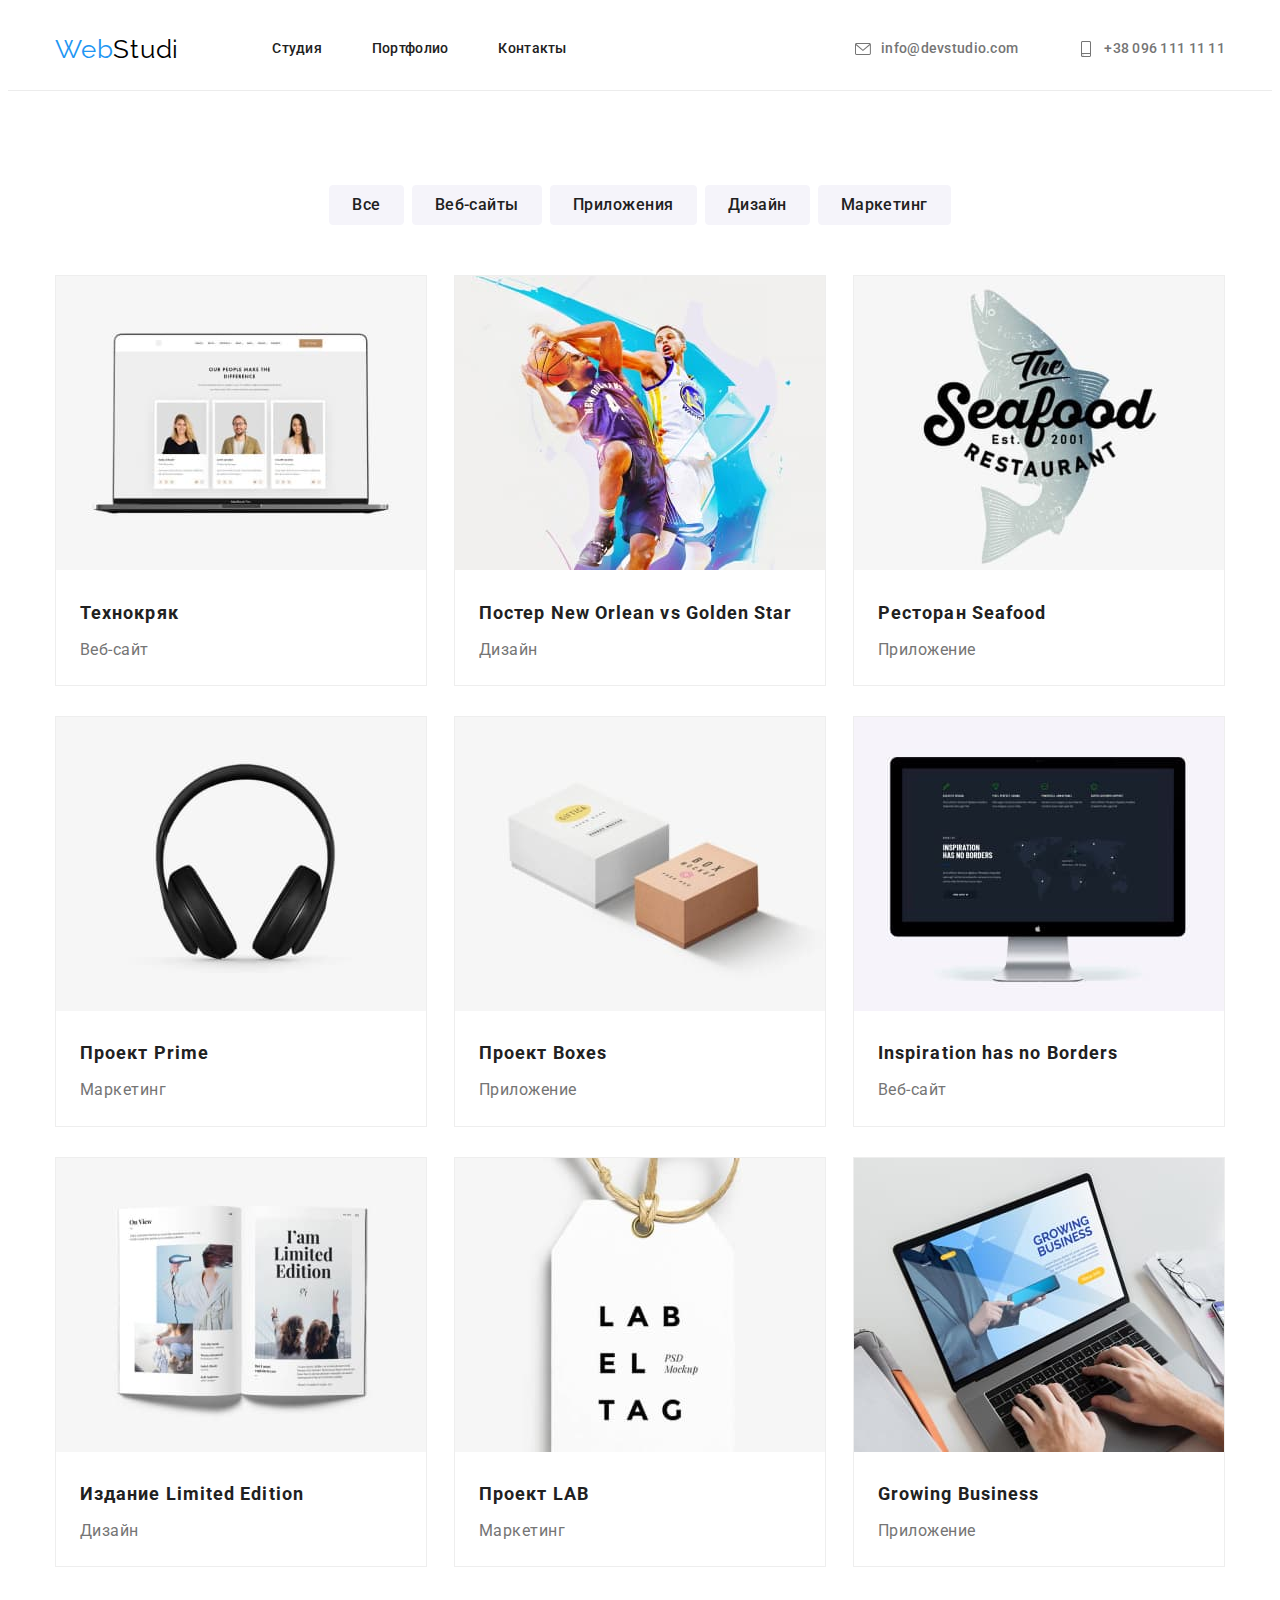
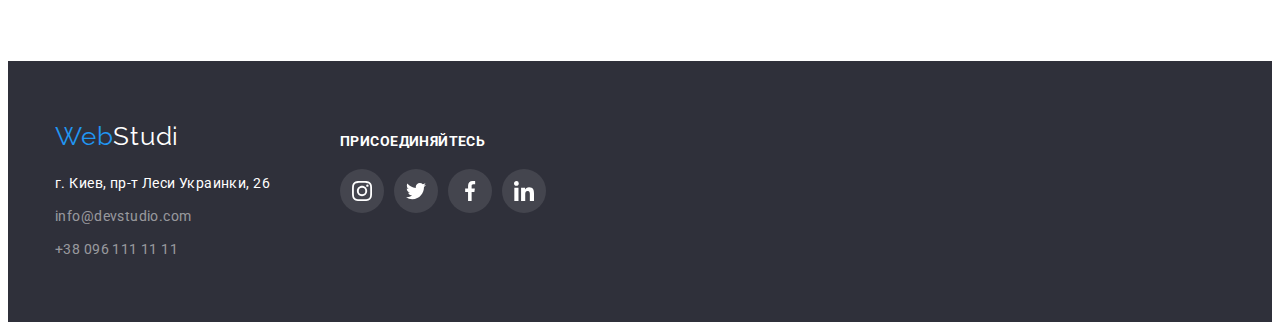
==== portfolio.html @ b34db995 "Клонував репозиторій" ====
<!DOCTYPE html>
<html lang="ru">
  <head>
    <meta charset="UTF-8" />
    <meta http-equiv="X-UA-Compatible" content="IE=edge" />
    <meta name="viewport" content="width=device-width, initial-scale=1.0" />
    <title>Portfolio</title>
    <link
    rel="stylesheet"
    href="https://cdnjs.cloudflare.com/ajax/libs/modern-normalize/1.1.0/modern-normalize.min.css"
    integrity="sha512-wpPYUAdjBVSE4KJnH1VR1HeZfpl1ub8YT/NKx4PuQ5NmX2tKuGu6U/JRp5y+Y8XG2tV+wKQpNHVUX03MfMFn9Q=="
    crossorigin="anonymous"
    referrerpolicy="no-referrer"
  />
    <link rel="preconnect" href="https://fonts.googleapis.com" />
    <link rel="preconnect" href="https://fonts.gstatic.com" crossorigin />
    <link
      href="https://fonts.googleapis.com/css2?family=Raleway:wght@700&family=Roboto:wght@400;500;700;900&display=swap"
      rel="stylesheet"
    />
    <link rel="stylesheet" href="css/style.css" />
  </head>
  <body>
<!-- Шапка -->
<header class="header-page">
  <div class="container flex-box">
    <div class="header-left">
      <!-- Логотип -->
      <a class="logo" href="./index.html">
        <span class="logo-first-half">Web</span
        ><span class="logo-secondary-half">Studi</span></a
      >
      <!-- Навігація -->
      <nav>
        <ul class="nav-list">
          <li class="margin-on-header">
            <a class="link" href="./index.html">Студия</a></li>
          <li class="margin-on-header">
            <a class="link" href="./portfolio.html">Портфолио</a>
          </li>
          <li>
            <a class="link" href="#">Контакты</a></li>
        </ul>
      </nav>
    </div>
    <!-- Особисті дані -->
    <div class="header-right">
      <ul class="data-list">
        <li class="margin-on-header">
          <a class="link" href="mailto:info@devstudio.com">
            <svg class="link-mail">
              <use href="./images/icons/sprite.svg#icon-mail"></use>
            </svg>
            info@devstudio.com
          </a>
        </li>
        <li>
          <a class="link" href="tel:+380961111111">
            <svg class="link-tel">
              <use href="./images/icons/sprite.svg#icon-tel"></use>
            </svg>
            +38 096 111 11 11
          </a>
        </li>
      </ul>
    </div>
  </div>
</header>
    <!-- Унікальний контент -->
    <main>
      <!-- Секція наші пропозиції -->
      <section class="our-orders container-default-padding">
          <div class="container">
          <h1 hidden class="visually-hidden">Нашы предложения</h1>
          <ul class="buttons">
            <li class="button-margin-on">
              <button class="button-filter" type="button">Все</button>
            </li>
            <li class="button-margin-on">
              <button class="button-filter" type="button">Веб-сайты</button>
            </li>
            <li class="button-margin-on">
              <button class="button-filter" type="button">Приложения</button>
            </li>
            <li class="button-margin-on">
              <button class="button-filter" type="button">Дизайн</button>
            </li>
            <li>
              <button class="button-filter" type="button">Маркетинг</button>
            </li>
          </ul>
          <!-- Фото наших пропозицій -->
          <ul class="portfolio-ul flex-box">
            <li class="portfolio-list margin-portfolio-list">
              <a class="portfolio-list-link" href="#">
                <div class="link-hover link-focus">
                  <img
                    src="./images/photo-portfolio/photo-technocrack.jpg"
                    alt="фото ноутбука из изображением сайта"
                  />
                  <div class="decorate-list">
                    <h2 class="title-portfolio">Технокряк</h2>
                    <p class="text-portfolio">Веб-сайт</p>
                  </div>
                </div>
              </a>
            </li>
            <li class="portfolio-list margin-portfolio-list">
              <a class="portfolio-list-link" href="#">
                <div class="link-hover link-focus">
                  <img
                    src="./images/photo-portfolio/photo-poster.jpg"
                    width="370"
                    alt="постер матча баскетбола"
                  />
                  <div class="decorate-list">
                    <h2 class="title-portfolio">Постер New Orlean vs Golden Star</h2>
                    <p class="text-portfolio">Дизайн</p>
                  </div>
                </div>
              </a>
            </li>
            <li class="portfolio-list margin-portfolio-list">
              <a class="portfolio-list-link" href="#">
                <div class="link-hover link-focus">
                  <img
                    src="./images/photo-portfolio/photo-restaurant-seafood.jpg"
                    width="370"
                    alt="лого ресторана"
                  />
                  <div class="decorate-list">
                    <h2 class="title-portfolio">Ресторан Seafood</h2>
                    <p class="text-portfolio">Приложение</p>
                  </div>
                </div>
              </a>
            </li>
            <li class="portfolio-list margin-portfolio-list">
              <a class="portfolio-list-link" href="#">
                <div class="link-hover link-focus">
                  <img
                    src="./images/photo-portfolio/photo-project-prime.jpg"
                    width="370"
                    alt="фото чёрные беспроводные наушники"
                  />
                  <div class="decorate-list">
                    <h2 class="title-portfolio">Проект Prime</h2>
                    <p class="text-portfolio">Маркетинг</p>
                  </div>
                </div>
              </a>
            </li>
            <li class="portfolio-list margin-portfolio-list">
              <a class="portfolio-list-link" href="#">
                <div class="link-hover link-focus">
                  <img
                    src="./images/photo-portfolio/photo-project-boxes.jpg"
                    width="370"
                    alt="фото две коробки"
                  />
                  <div class="decorate-list">
                    <h2 class="title-portfolio">Проект Boxes</h2>
                    <p class="text-portfolio">Приложение</p>
                  </div>
                </div>
              </a>
            </li>
            <li class="portfolio-list margin-portfolio-list">
              <a class="portfolio-list-link" href="#">
                <div class="link-hover link-focus">
                  <img
                    src="./images/photo-portfolio/photo-inspiration-borders.jpg"
                    width="370"
                    alt="фото монитора ком'ютера с изображением сайта"
                  />
                  <div class="decorate-list">
                    <h2 class="title-portfolio">Inspiration has no Borders</h2>
                    <p class="text-portfolio">Веб-сайт</p>
                  </div>
                </div>
              </a>
            </li>
            <li class="portfolio-list">
              <a class="portfolio-list-link" href="#">
                <div class="link-hover link-focus">
                  <img
                    src="./images/photo-portfolio/photo-limeted-edition.jpg"
                    width="370"
                    alt="фото книги"
                  />
                  <div class="decorate-list">
                    <h2 class="title-portfolio">Издание Limited Edition</h2>
                    <p class="text-portfolio">Дизайн</p>
                  </div>
                </div>
              </a>
            </li>
            <li class="portfolio-list">
              <a class="portfolio-list-link" href="#">
                <div class="link-hover link-focus">
                  <img
                    src="./images/photo-portfolio/photo-project-lab.jpg"
                    width="370"
                    alt="фото бирки"
                  />
                  <div class="decorate-list">
                    <h2 class="title-portfolio">Проект LAB</h2>
                    <p class="text-portfolio">Маркетинг</p>
                  </div>
                </div>
              </a>
            </li>
            <li class="portfolio-list">
              <a class="portfolio-list-link" href="#">
                <div class="link-hover link-focus">
                  <img
                    src="./images/photo-portfolio/photo-growing-business.jpg"
                    width="370"
                    alt="фото ноутбука с изображением сайта"
                  />
                  <div class="decorate-list">
                    <h2 class="title-portfolio">Growing Business</h2>
                    <p class="text-portfolio">Приложение</p>
                  </div>
                </div>
              </a>
            </li>
          </ul>
        </section>
      </div>
    </main>
    <!-- Підвал -->
    <footer class="footer-page flex-box">
      <div class="container flex-box">
        <div>
          <!-- Логотип -->
          <a class="logo" href="./index.html"
            ><span class="logo-first-half">Web</span
            ><span class="logo-secondary-half">Studi</span></a
          >
          <!-- Адрес -->
          <address class="footer-address">
            <p class="text-address margin-on-footer">
              г. Киев, пр-т Леси Украинки, 26
            </p>
            <a
              class="link-address margin-on-footer"
              href="mailto:info@devstudio.com"
              >info@devstudio.com</a
            >
            <a class="link-address" href="tel:+380961111111"
              >+38 096 111 11 11</a
            >
          </address>
        </div>
        <section class="footer-join">
          <h2 class="footer-title">присоединяйтесь</h2>
          <ul class="footer-flex-links">
            <li>
              <a class="footer-link" href="#">
                <svg class="footer-link-icon">
                  <use href="images/icons/sprite.svg#icon-instagram"></use>
                </svg>
              </a>
            </li>
            <li>
              <a class="footer-link" href="#">
                <svg class="footer-link-icon">
                  <use href="images/icons/sprite.svg#icon-twitter"></use>
                </svg>
              </a>
            </li>
            <li>
              <a class="footer-link" href="#">
                <svg class="footer-link-icon">
                  <use href="images/icons/sprite.svg#icon-facebook"></use>
                </svg>
              </a>
            </li>
            <li>
              <a class="footer-link" href="#">
                <svg class="footer-link-icon">
                  <use href="images/icons/sprite.svg#icon-linkedin"></use>
                </svg>
              </a>
            </li>
          </ul>
        </section>
      </div>
    </footer>
  </body>
</html>
---- css/style.css ----
/* Шрифти
@font-face {
    font-family: 'Raleway';
    src: local('Raleway') 
        url('Raleway-Bold.woff2') format('woff2'),
        url('Raleway-Bold.woff') format('woff'),
        url('Raleway-Bold.ttf') format('truetype'),
        url('Raleway-Bold.svg#Raleway-Bold') format('svg');
    font-weight: 700;
    font-style: normal;
    font-display: swap;
}

@font-face {
    font-family: 'Roboto';
    src: local('Roboto') 
        url('Roboto-Bold.woff2') format('woff2'),
        url('Roboto-Bold.woff') format('woff'),
        url('Roboto-Bold.ttf') format('truetype'),
        url('Roboto-Bold.svg#Roboto-Bold') format('svg');
    font-weight: 700;
    font-style: normal;
    font-display: swap;
}

@font-face {
    font-family: 'Roboto';
    src: local('Roboto') 
        url('Roboto-Regular.woff2') format('woff2'),
        url('Roboto-Regular.woff') format('woff'),
        url('Roboto-Regular.ttf') format('truetype'),
        url('Roboto-Regular.svg#Roboto-Regular') format('svg');
    font-weight: 400;
    font-style: normal;
    font-display: swap;
}

@font-face {
    font-family: 'Roboto';
    src: local('Roboto') 
        url('Roboto-Medium.woff2') format('woff2'),
        url('Roboto-Medium.woff') format('woff'),
        url('Roboto-Medium.ttf') format('truetype'),
        url('Roboto-Medium.svg#Roboto-Medium') format('svg');
    font-weight: 500;
    font-style: normal;
    font-display: swap;
} */
/* Загальне забирання марджинів */

h1,h2,h3,h4,h5,h6,p,ul {
    margin: 0;
    padding: 0;
}

/* Normalize */
*,
*::before,
*::after {
    box-sizing: border-box;
}
.margin-on-header {
    margin-right: 50px;
}
.margin-on-list {
    margin-right: 30px;
}
/* Змінні */
:root {
    --color-primary: #212121;
    --color-secondary: #757575;
    --color-third: #000000;
    --color-accent: #2196F3;
    --color-other: #ffffff;
    --color-alfa: #ffffff85;
    --color-border: #eeeeee;
    --color-always-clients: #afb1b8;
    --color-fill-footer: rgba(255, 255, 255, 0.1);
    
    --color-background-primary: #e5e5e5;
    --color-background-secondary: #2f303a;
    --color-background-third: #f5f4fa;
    --color-background-accent: #2196f3;
    --color-background-other: #ffffff;
    --color-background-ground: #ececec;
    

    --font-family-primary: 'Roboto', sans-serif;
    --font-family-secondary: 'Raleway', sans-serif;
}

/* Заховані заголовки */
/* .visually-hidden {
    position: absolute !important;
    width: 1px !important;
    height: 1px !important;
    margin: -1px !important;
    border: 0 !important;
    padding: 0 !important;
    white-space: nowrap !important;
    clip-path: inset(100%) !important;
    clip: rect(0 0 0 0) !important;
    overflow: hidden !important;
} */

/* Контейнер */
.container {
    width: 1200px;
    margin: 0 auto;
    padding: 0 15px;
}  

.container-details {
    padding: 200px 0;
}
.container-default-padding {
    padding: 94px 0;
}
.flex-box {
    display: flex;
}

/* Властивості на все тіло */
body {
    color: var(--color-primary);
    font-family: var(--font-family-primary);
    font-size: 16px;
    line-height: 1.17;
}

/* Відключення стилю лішок */
li {
    list-style-type: none;
}

/* Відключення стилю посилань */
a {
    text-decoration: none;
}

/* Лого */
.logo {
    font-family: var(--font-family-secondary);
    font-size: 26px;
    line-height: 1.19;
    letter-spacing: 0.03em;
}

/* Хедер */
.header-page {
    background-color: var(--color-background-other);
    border-bottom: 1px solid var(--color-background-ground);
}
.header-page .flex-box {
    justify-content: space-between;
}
.header-left .nav-list,
.header-left, .data-list,
.data-list .link {
    display: flex;
    align-items: center;
}
.header-left, .header-right {
    margin-top: 25px;
    margin-bottom: 25px;
}
 
/* Лого хедер */
.header-page .logo-first-half {
    color: var(--color-accent);
}
.header-page .logo-secondary-half {
    color: var(--color-third);
}
.header-page .logo {
    margin-right: 93px;
}

/* Навігація та особисті дані*/
.nav-list,
.data-list {
    font-weight: 500;
    font-size: 14px;
    line-height: 1.14;
    letter-spacing: 0.02em;
}

/* Лише навігація */
.nav-list .link {
    color: var(--color-primary);  
    padding: 8px 0;
    
} 

/* Ховер, фокус */
.nav-list .link:hover,
.nav-list .link:focus {
    color: var(--color-accent);
}

/* Лише особисті дані */
.data-list .link{
    color: var(--color-secondary);
    padding: 8px 0;
}

/* Ховер, фокус */
.data-list .link:hover,
.data-list .link:focus{
    color: var(--color-accent);
}
.link-mail,
.link-tel {
    width: 1rem;
    height: 1rem;
    margin: 0 0.625rem;
    fill: var(--color-secondary);
}
.data-list .link:hover .link-mail,
.data-list .link:hover .link-tel,
.data-list .link:focus .link-mail,
.data-list .link:focus .link-tel {
    fill: var(--color-accent);
}

/* Мейн */
main {
    background-color: var(--color-background-other);
}

/* Заголовки Головна сторінка  */
.title-main {
    font-weight: 700;
    font-size: 36px;
    line-height: 1.17;
    text-align: center;
    letter-spacing: 0.03em;
}

/* Герой */
.hero {
    background-image: url('../images/photo-main/section-hero/hero-bg.jpg');
    background-color: var(--color-background-secondary);
    background-repeat: no-repeat;
    background-position: center;
    background-size: cover;
    max-width: 1600px;
    margin: 0 auto;
    box-shadow: 0px 4px 4px rgba(0, 0, 0, 0.25);
    /* height: 600px; */
    /* background-color: rgba(47, 48, 58, 1); */
}
.hero-title {
    color: var(--color-other);
    font-weight: 900;
    font-size: 44px;
    line-height: 1.36;
    text-align: center;
    text-transform: uppercase;
    letter-spacing: 0.06em;
    width: 696px;
    margin: 0 auto;
    /* padding-top: 200px; */
    margin-bottom: 30px;
}
.hero-button {
    color: var(--color-other);
    background-color: var(--color-background-accent);
    font-weight: 700;
    font-size: 16px;
    line-height: 1.88;
    letter-spacing: 0.06em;
    cursor: pointer;
    margin: 0 auto;
    padding: 10px 32px;
    border-radius: 4px;
    border: var(--color-accent);
    
}

/* Ховер */
.hero-button:hover {
   background-color: #2196f399 ; 
   /*  opacity: 0.8; */
}

   

/* Наші переваги */
.subtitle {
    font-weight: 700;
    font-size: 14px;
    line-height: 1.14;
    letter-spacing: 0.03em;
    text-transform: uppercase;
    margin-bottom: 10px;
}
.subtitle-text {
    color: var(--color-secondary);
    font-weight: 400;
    font-size: 14px;
    line-height: 1.71;
    letter-spacing: 0.03em;
}
.list-benefits {
    justify-content: space-between;
}
/* Чим ми займаємось */
.what-we-do {
    padding-bottom: 94px;
}
.what-we-do .flex-box{
    justify-content: space-between;
}
.what-we-do .title-main {
    margin-bottom: 50px;
}
.width-list {
    width: 270px;
}
/* Айкони для переваг */
.icons-our-benefits {
    display: flex;
    justify-content: center;
    align-items: center;
    width: 270px;
    height: 120px;
    background-color: var(--color-background-third);
    margin-bottom: 30px;
    /* padding: 25px 100px;
    margin-bottom: 30px; */
    /* width: 16.875rem;
    height: 7.5rem; */
}
.icon-benefits {
    width: 4.375rem;
    height: 4.375rem;
    /* margin: auto 0; */
    /* display: flex; */
    /* flex-direction: column; */
    /* padding: 5px 10px; */
    /* margin: 0 auto;
    margin: 25px 0px; */
    /* text-align: center; */
    /* justify-content: center; */
}
/* .flex-icon-benefits {
    flex-direction: column;
} */

/* Наша команда */
.section-our-team {
    background-color: var(--color-background-third);
}
/* .container-our-team {
    width: 1200px;
    margin: 0 auto;
} */
.title-name {
    font-weight: 500;
    font-size: 16px;
    line-height: 1.19;
    text-align: center;
    letter-spacing: 0.03em;
    margin-bottom: 10px;
}
.text-employment {
    color: var(--color-secondary);
    font-weight: 400;
    font-size: 16px;
    line-height: 1.19;
    text-align: center;
    letter-spacing: 0.03em;
}
.section-our-team .title-main {
    margin-bottom: 50px;
}
.section-our-team .flex-box{
    justify-content: space-between;
}
.our-team-box {
    background-color: var(--color-background-other);
    border-bottom-left-radius: 4px;
    border-bottom-right-radius: 4px;
    box-shadow: 0px 1px 3px var(--color-secondary);
    /* border-left: solid var(--color-secondary) 1px;
    border-right: solid var(--color-secondary) 1px; */
}
.our-team-decorate {
    padding: 30px 0;
}
.flex-box-icons {
    display: flex;
    justify-content: center;
}
.our-team-icon {
    margin-top: 16px;
}
.our-team-list {
    /* width: 44px;
    height: 44px; */
    margin: 0 5px;
}
.our-team-links {
    display: flex;
    width: 100%;
    height: 100%;
    padding: 12px;
    /* border: 1px solid var(--color-other); */
    border-radius: 100%;
    background-color: var(--color-background-other);
}

.our-team-link-icons {
    /* display: flex; */
    width: 20px;
    height: 20px;
    fill: var(--color-always-clients);
    /* justify-content: center;
    align-items: center; */
    /* align-items: center; */
    /* border: 1px solid var(--color-accent);
    border-radius: 50px; */
    /* margin: 5px;
    margin-top: 16px; */
}

/* .our-team-links:hover,
.our-team-links:focus{
    background-color: var(--color-background-accent);
} */

.our-team-links:hover .our-team-link-icons,
.our-team-links:focus .our-team-link-icons,
.our-team-links:hover,.our-team-links:focus {
    fill: var(--color-background-other);
    background-color: var(--color-background-accent);
}

/* Постійні клієнти */
.title-main.always-clients {
    margin-bottom: 50px;
}
.always-clients-list {
    margin: 0 15px;
}
.icon-clients {
    justify-content: center;
}
/* .always-client-box { */
    /* display: flex; */
    /* justify-content: center; */
    /* width: 170px;
    height: 92px; */
    /* padding: 16px 32px; */
    /* margin: 50px 15px; */
    /* border: 1px solid var(--color-always-clients); */
    /* border-radius: 4px; */
/* } */
.link-clients-box {
    display: flex;
    padding: 16px 32px;
    border: 1px solid var(--color-always-clients);
    border-radius: 4px;
}
.icon-always-client {
    /* justify-content: center; */
    /* padding: 16px 32px;
    border: 1px solid var(--color-always-clients);
    border-radius: 4px; */
    width: 106px;
    height: 60px;
    fill: var(--color-always-clients);
    /* margin: 50px 15px; */
}

.link-clients-box:focus .icon-always-client,
.link-clients-box:hover .icon-always-client {
    fill: var(--color-accent);
}
.link-clients-box:focus,
.link-clients-box:hover {
    border: 1px solid var(--color-accent);
}

/* Секція наші пропозиції */
/* Кнопки фільтри */
.button-filter {
    background-color: var(--color-background-third);
    color: var(--color-primary);
    font-family: var(--font-family-primary);
    font-weight: 500;
    font-size: 16px;
    line-height: 1.62; 
    text-align: center;
    letter-spacing: 0.03em;
    cursor: pointer;
    border: 1px solid var(--color-background-third);
    border-radius: 4px;
    padding: 6px 22px;
}

/* Ховер, фокус */
.button-filter:hover,
.button-filter:focus {
    background-color: var(--color-background-accent);
    color: var(--color-other);
    border: 1px solid var(--color-background-accent) ;
    box-shadow: 0px 1px 3px var(--color-secondary);
}
/* Портфоліо */

/* Кнопки */
.buttons { 
    display: flex;
    justify-content: center;
    margin-bottom: 50px;
}
.buttons .button-margin-on {
    margin-right: 8px;
}
/* Наші пропозиції */
/* .our-orders {
    padding-bottom: 94px;
} */
.portfolio-ul {
    flex-wrap: wrap;
    justify-content: space-between;
}

.portfolio-list {
    display: block;
    background-color: var(--color-background-other);
    border: 1px solid var(--color-border);
}
.portfolio-list-link:hover .link-hover,
.portfolio-list-link:focus .link-focus{
    box-shadow: 
    0px 1px 1px rgba(0, 0, 0, 0.12), 
    0px 4px 4px rgba(0, 0, 0, 0.06), 
    1px 4px 6px rgba(0, 0, 0, 0.16);
}

.margin-portfolio-list {
    margin-bottom: 30px;
}
.decorate-list {
    padding: 20px 24px;
}

/* Заголовки сторінка портфоліо */
.title-portfolio {
    color: var(--color-primary);
    font-weight: 700;
    font-size: 18px;
    line-height: 2;
    letter-spacing: 0.06em;
    margin-bottom: 4px;
}
/* Параграфи сторінки портфоліо */
.text-portfolio {
    color: var(--color-secondary);
    font-weight: 400;
    font-size: 16px;
    line-height: 1.88;
    letter-spacing: 0.03em;
}

/* Футер */
.footer-page {
    background-color: var(--color-background-secondary);
    padding: 60px 0;
}
/* Заголовок футер */
.footer-title {
    color: var(--color-other);
    font-weight: 700;
    font-size: 14px;
    line-height: 16px;
    letter-spacing: 0.03em;
    text-transform: uppercase;
    margin-bottom: 20px;
}

/* Лого футер */
.footer-page .logo-first-half {
    color: var(--color-accent);
}
.footer-page .logo-secondary-half {
    color: var(--color-background-other);
}
.footer-page .logo {
    display: block;
    margin-bottom: 20px;
}
/* Футер приєднуйтеся */
.footer-join{
    display: flex;
    flex-direction: column;
    width: 206px;  
    margin-top: 12px;
    margin-left: 70px; 
}
.footer-flex-links {
    display: flex;
    justify-content: space-between;
}
.footer-link {
    display: flex;
    /* border: 1px solid var(--color-fill-footer); */
    background-color: var(--color-fill-footer);
    border-radius: 100%;
    padding: 12px;
}
.footer-link-icon {
    width: 20px;
    height: 20px;
    fill: var(--color-other);
}

.footer-link:hover,
.footer-link:focus {
    background-color: var(--color-background-accent);
    /* fill: var(--color-other); */
}
/* 
.footer-link:hover .footer-link-icon,
.footer-link:focus .footer-link-icon {
    fill: var(--color-accent);
} */

/* Адрес футер */
.footer-address {
    display: flex;
    flex-direction: column;
    /* max-width: 231px; */
    font-weight: 400;
    font-size: 14px;
    line-height: 1.71;
    letter-spacing: 0.03em; 
}
.text-address {
    color: var(--color-background-other);
    font-style: normal;
}
.link-address {
    color: var(--color-alfa);
    font-style: normal;
}
.margin-on-footer {
    margin-bottom: 9px;
}


/* Ховер, фокус */
.link-address:hover,
.link-address:focus {
    color: var(--color-accent);
}
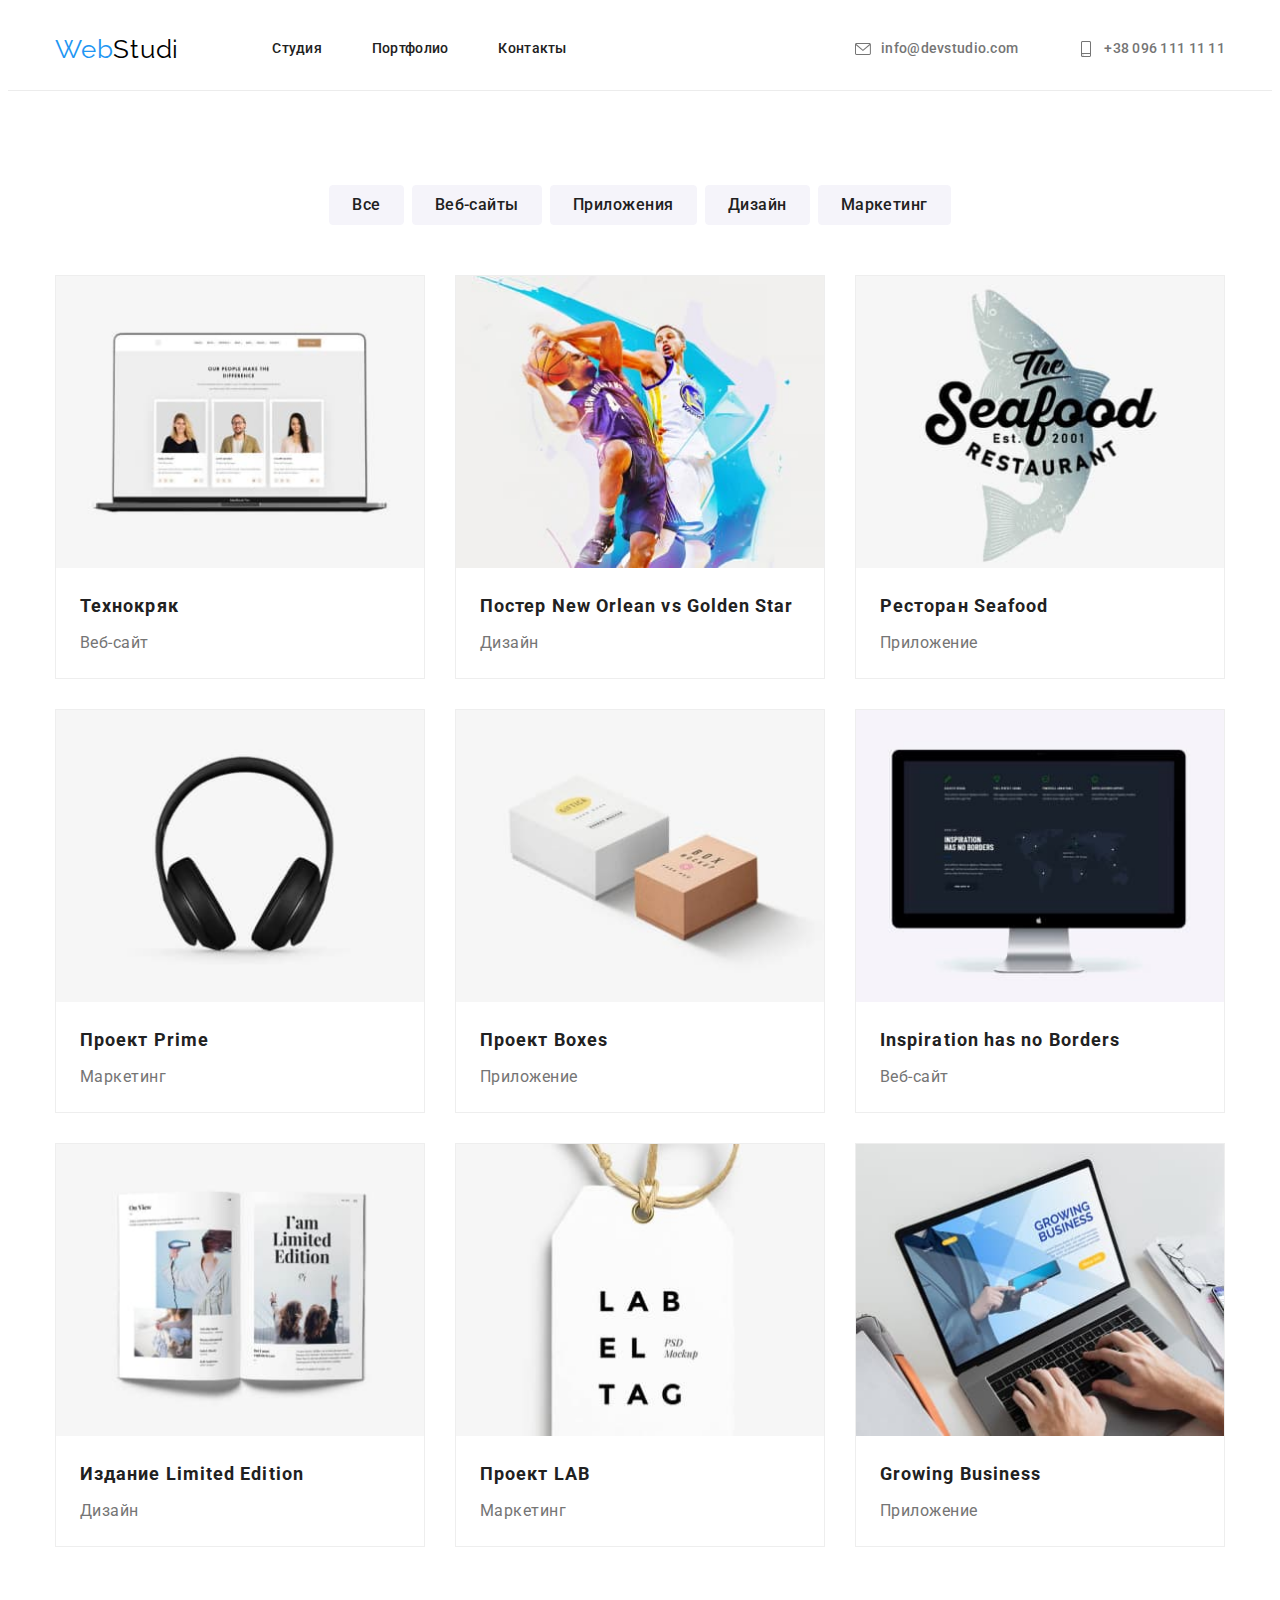
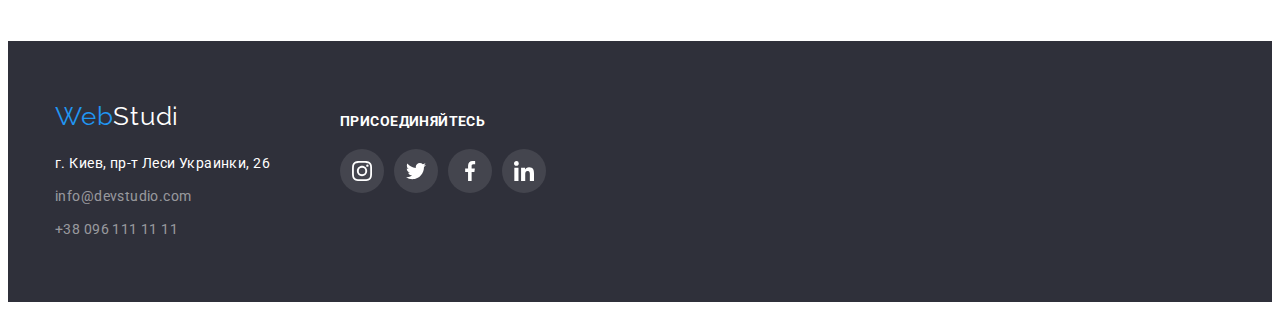
==== commit eb886749: "Добавив цсс переходи" ====
--- a/portfolio.html
+++ b/portfolio.html
@@ -91,28 +91,41 @@
           </ul>
           <!-- Фото наших пропозицій -->
           <ul class="portfolio-ul flex-box">
-            <li class="portfolio-list margin-portfolio-list">
-              <a class="portfolio-list-link" href="#">
-                <div class="link-hover link-focus">
-                  <img
-                    src="./images/photo-portfolio/photo-technocrack.jpg"
-                    alt="фото ноутбука из изображением сайта"
-                  />
+            <li class="portfolio-list margin-portfolio-list flex-box">
+              <a class="portfolio-list-link flex-box" href="#">
+                <div class="link-hover link-focus flex-box">
+                 <div class="portfolio-box flex-box">
+                  <img
+                  src="./images/photo-portfolio/photo-technocrack.jpg"
+                  alt="фото ноутбука из изображением сайта"
+                />
+                <div class="box-overlay">
+                  <p class="box-overlay-text">
+                    Ресурс предлагает комплексные предложения с разным уровнем функционала и сервисов. Все это позволит посетителю получить исчерпывающие сведения о компании или частном лице.
+                  </p>
+                </div>
+                 </div>
                   <div class="decorate-list">
                     <h2 class="title-portfolio">Технокряк</h2>
                     <p class="text-portfolio">Веб-сайт</p>
                   </div>
                 </div>
-              </a>
-            </li>
-            <li class="portfolio-list margin-portfolio-list">
-              <a class="portfolio-list-link" href="#">
-                <div class="link-hover link-focus">
+                </a>
+              </li>
+            <li class="portfolio-list margin-portfolio-list flex-box">
+              <a class="portfolio-list-link flex-box" href="#">
+                <div class="link-hover link-focus flex-box">
+                  <div class="portfolio-box flex-box">
                   <img
                     src="./images/photo-portfolio/photo-poster.jpg"
-                    width="370"
                     alt="постер матча баскетбола"
                   />
+                  <div class="box-overlay">
+                    <p class="box-overlay-text">
+                      Ресурс предлагает комплексные предложения с разным уровнем функционала и сервисов. Все это позволит посетителю получить исчерпывающие сведения о компании или частном лице.
+                    </p>
+                  </div>
+                   </div>
                   <div class="decorate-list">
                     <h2 class="title-portfolio">Постер New Orlean vs Golden Star</h2>
                     <p class="text-portfolio">Дизайн</p>
@@ -120,14 +133,20 @@
                 </div>
               </a>
             </li>
-            <li class="portfolio-list margin-portfolio-list">
-              <a class="portfolio-list-link" href="#">
-                <div class="link-hover link-focus">
+            <li class="portfolio-list margin-portfolio-list flex-box">
+              <a class="portfolio-list-link flex-box" href="#">
+                <div class="link-hover link-focus flex-box">
+                  <div class="portfolio-box flex-box">
                   <img
                     src="./images/photo-portfolio/photo-restaurant-seafood.jpg"
-                    width="370"
                     alt="лого ресторана"
                   />
+                  <div class="box-overlay">
+                    <p class="box-overlay-text">
+                      Ресурс предлагает комплексные предложения с разным уровнем функционала и сервисов. Все это позволит посетителю получить исчерпывающие сведения о компании или частном лице.
+                    </p>
+                  </div>
+                   </div>
                   <div class="decorate-list">
                     <h2 class="title-portfolio">Ресторан Seafood</h2>
                     <p class="text-portfolio">Приложение</p>
@@ -135,14 +154,20 @@
                 </div>
               </a>
             </li>
-            <li class="portfolio-list margin-portfolio-list">
-              <a class="portfolio-list-link" href="#">
-                <div class="link-hover link-focus">
+            <li class="portfolio-list margin-portfolio-list flex-box">
+              <a class="portfolio-list-link flex-box" href="#">
+                <div class="link-hover link-focus flex-box">
+                  <div class="portfolio-box flex-box">
                   <img
                     src="./images/photo-portfolio/photo-project-prime.jpg"
-                    width="370"
                     alt="фото чёрные беспроводные наушники"
                   />
+                  <div class="box-overlay">
+                    <p class="box-overlay-text">
+                      Ресурс предлагает комплексные предложения с разным уровнем функционала и сервисов. Все это позволит посетителю получить исчерпывающие сведения о компании или частном лице.
+                    </p>
+                  </div>
+                   </div>
                   <div class="decorate-list">
                     <h2 class="title-portfolio">Проект Prime</h2>
                     <p class="text-portfolio">Маркетинг</p>
@@ -150,14 +175,20 @@
                 </div>
               </a>
             </li>
-            <li class="portfolio-list margin-portfolio-list">
-              <a class="portfolio-list-link" href="#">
-                <div class="link-hover link-focus">
+            <li class="portfolio-list margin-portfolio-list flex-box">
+              <a class="portfolio-list-link flex-box" href="#">
+                <div class="link-hover link-focus flex-box">
+                  <div class="portfolio-box flex-box">
                   <img
                     src="./images/photo-portfolio/photo-project-boxes.jpg"
-                    width="370"
                     alt="фото две коробки"
                   />
+                  <div class="box-overlay">
+                    <p class="box-overlay-text">
+                      Ресурс предлагает комплексные предложения с разным уровнем функционала и сервисов. Все это позволит посетителю получить исчерпывающие сведения о компании или частном лице.
+                    </p>
+                  </div>
+                   </div>
                   <div class="decorate-list">
                     <h2 class="title-portfolio">Проект Boxes</h2>
                     <p class="text-portfolio">Приложение</p>
@@ -165,14 +196,20 @@
                 </div>
               </a>
             </li>
-            <li class="portfolio-list margin-portfolio-list">
-              <a class="portfolio-list-link" href="#">
-                <div class="link-hover link-focus">
+            <li class="portfolio-list margin-portfolio-list flex-box">
+              <a class="portfolio-list-link flex-box" href="#">
+                <div class="link-hover link-focus flex-box">
+                  <div class="portfolio-box flex-box">
                   <img
                     src="./images/photo-portfolio/photo-inspiration-borders.jpg"
-                    width="370"
                     alt="фото монитора ком'ютера с изображением сайта"
                   />
+                  <div class="box-overlay">
+                    <p class="box-overlay-text">
+                      Ресурс предлагает комплексные предложения с разным уровнем функционала и сервисов. Все это позволит посетителю получить исчерпывающие сведения о компании или частном лице.
+                    </p>
+                  </div>
+                   </div>
                   <div class="decorate-list">
                     <h2 class="title-portfolio">Inspiration has no Borders</h2>
                     <p class="text-portfolio">Веб-сайт</p>
@@ -180,14 +217,20 @@
                 </div>
               </a>
             </li>
-            <li class="portfolio-list">
-              <a class="portfolio-list-link" href="#">
-                <div class="link-hover link-focus">
+            <li class="portfolio-list flex-box">
+             <a class="portfolio-list-link flex-box" href="#">
+                <div class="link-hover link-focus flex-box">
+                  <div class="portfolio-box flex-box">
                   <img
                     src="./images/photo-portfolio/photo-limeted-edition.jpg"
-                    width="370"
                     alt="фото книги"
                   />
+                  <div class="box-overlay">
+                    <p class="box-overlay-text">
+                      Ресурс предлагает комплексные предложения с разным уровнем функционала и сервисов. Все это позволит посетителю получить исчерпывающие сведения о компании или частном лице.
+                    </p>
+                  </div>
+                   </div>
                   <div class="decorate-list">
                     <h2 class="title-portfolio">Издание Limited Edition</h2>
                     <p class="text-portfolio">Дизайн</p>
@@ -195,14 +238,20 @@
                 </div>
               </a>
             </li>
-            <li class="portfolio-list">
-              <a class="portfolio-list-link" href="#">
-                <div class="link-hover link-focus">
+            <li class="portfolio-list flex-box">
+              <a class="portfolio-list-link flex-box" href="#">
+                <div class="link-hover link-focus flex-box">
+                  <div class="portfolio-box flex-box">
                   <img
                     src="./images/photo-portfolio/photo-project-lab.jpg"
-                    width="370"
                     alt="фото бирки"
                   />
+                  <div class="box-overlay">
+                    <p class="box-overlay-text">
+                      Ресурс предлагает комплексные предложения с разным уровнем функционала и сервисов. Все это позволит посетителю получить исчерпывающие сведения о компании или частном лице.
+                    </p>
+                  </div>
+                   </div>
                   <div class="decorate-list">
                     <h2 class="title-portfolio">Проект LAB</h2>
                     <p class="text-portfolio">Маркетинг</p>
@@ -210,14 +259,20 @@
                 </div>
               </a>
             </li>
-            <li class="portfolio-list">
-              <a class="portfolio-list-link" href="#">
-                <div class="link-hover link-focus">
+            <li class="portfolio-list flex-box">
+              <a class="portfolio-list-link flex-box" href="#">
+                <div class="link-hover link-focus flex-box">
+                  <div class="portfolio-box flex-box">
                   <img
                     src="./images/photo-portfolio/photo-growing-business.jpg"
-                    width="370"
                     alt="фото ноутбука с изображением сайта"
                   />
+                  <div class="box-overlay">
+                    <p class="box-overlay-text">
+                      Ресурс предлагает комплексные предложения с разным уровнем функционала и сервисов. Все это позволит посетителю получить исчерпывающие сведения о компании или частном лице.
+                    </p>
+                  </div>
+                   </div>
                   <div class="decorate-list">
                     <h2 class="title-portfolio">Growing Business</h2>
                     <p class="text-portfolio">Приложение</p>
--- a/css/style.css
+++ b/css/style.css
@@ -83,7 +83,7 @@
     --color-background-accent: #2196f3;
     --color-background-other: #ffffff;
     --color-background-ground: #ececec;
-    
+    --color-background-fon-opacity: rgba(47, 48, 58, 0.8);
 
     --font-family-primary: 'Roboto', sans-serif;
     --font-family-secondary: 'Raleway', sans-serif;
@@ -305,19 +305,44 @@
 .list-benefits {
     justify-content: space-between;
 }
+.width-list {
+    width: 270px;
+}
 /* Чим ми займаємось */
 .what-we-do {
     padding-bottom: 94px;
 }
 .what-we-do .flex-box{
     justify-content: space-between;
+    height: 294px;
 }
 .what-we-do .title-main {
     margin-bottom: 50px;
 }
-.width-list {
-    width: 270px;
-}
+.what-we-do-list {
+    position: relative;
+}
+.what-we-do-overlay-text {
+    font-weight: 700;
+    font-size: 14px;
+    line-height: 1.14;
+    letter-spacing: 0.03em;
+    text-align: center;
+    text-transform: uppercase;
+    color: var(--color-other);
+}
+.what-we-do-overlay {
+    display: flex;
+    align-items: center;
+    justify-content: center;
+    position: absolute;
+    width: 100%;
+    height: 70px;
+    bottom: 0;
+    left: 0;
+    background-color: var(--color-background-fon-opacity);
+}
+
 /* Айкони для переваг */
 .icons-our-benefits {
     display: flex;
@@ -530,8 +555,17 @@
 
 .portfolio-list {
     display: block;
+    width: 370px;
+    height: 404px;
     background-color: var(--color-background-other);
     border: 1px solid var(--color-border);
+}
+.portfolio-list-link .flex-box {
+    flex-direction: column;
+}
+.link-hover,.link-focus {
+    width: 100%;
+    height: 100%;
 }
 .portfolio-list-link:hover .link-hover,
 .portfolio-list-link:focus .link-focus{
@@ -545,7 +579,41 @@
     margin-bottom: 30px;
 }
 .decorate-list {
+    width: 100%;
     padding: 20px 24px;
+
+}
+.portfolio-box {
+    position: relative;
+    overflow: hidden;
+    /* width: 100%;
+    height: 100%; */
+}
+.box-overlay {
+    /* display: flex; */
+    /* justify-content: center; */
+    /* text-align: center; */
+    position: absolute;
+    width: 100%;
+    height: 100%;
+    top: 0;
+    left: 0;
+    padding: 63px 24px;
+    background-color: var(--color-background-accent);
+    opacity: 0.9;
+    transform: translateY(100%);
+    transition: transform 250ms;
+}
+.portfolio-list-link:hover .box-overlay,
+.portfolio-list-link:focus .box-overlay {
+    transform: translateY(0);
+}
+.box-overlay-text {
+    font-weight: 400;
+    font-size: 18px;
+    line-height: 1.56;
+    letter-spacing: 0.03em;
+    color: var(--color-other);
 }
 
 /* Заголовки сторінка портфоліо */
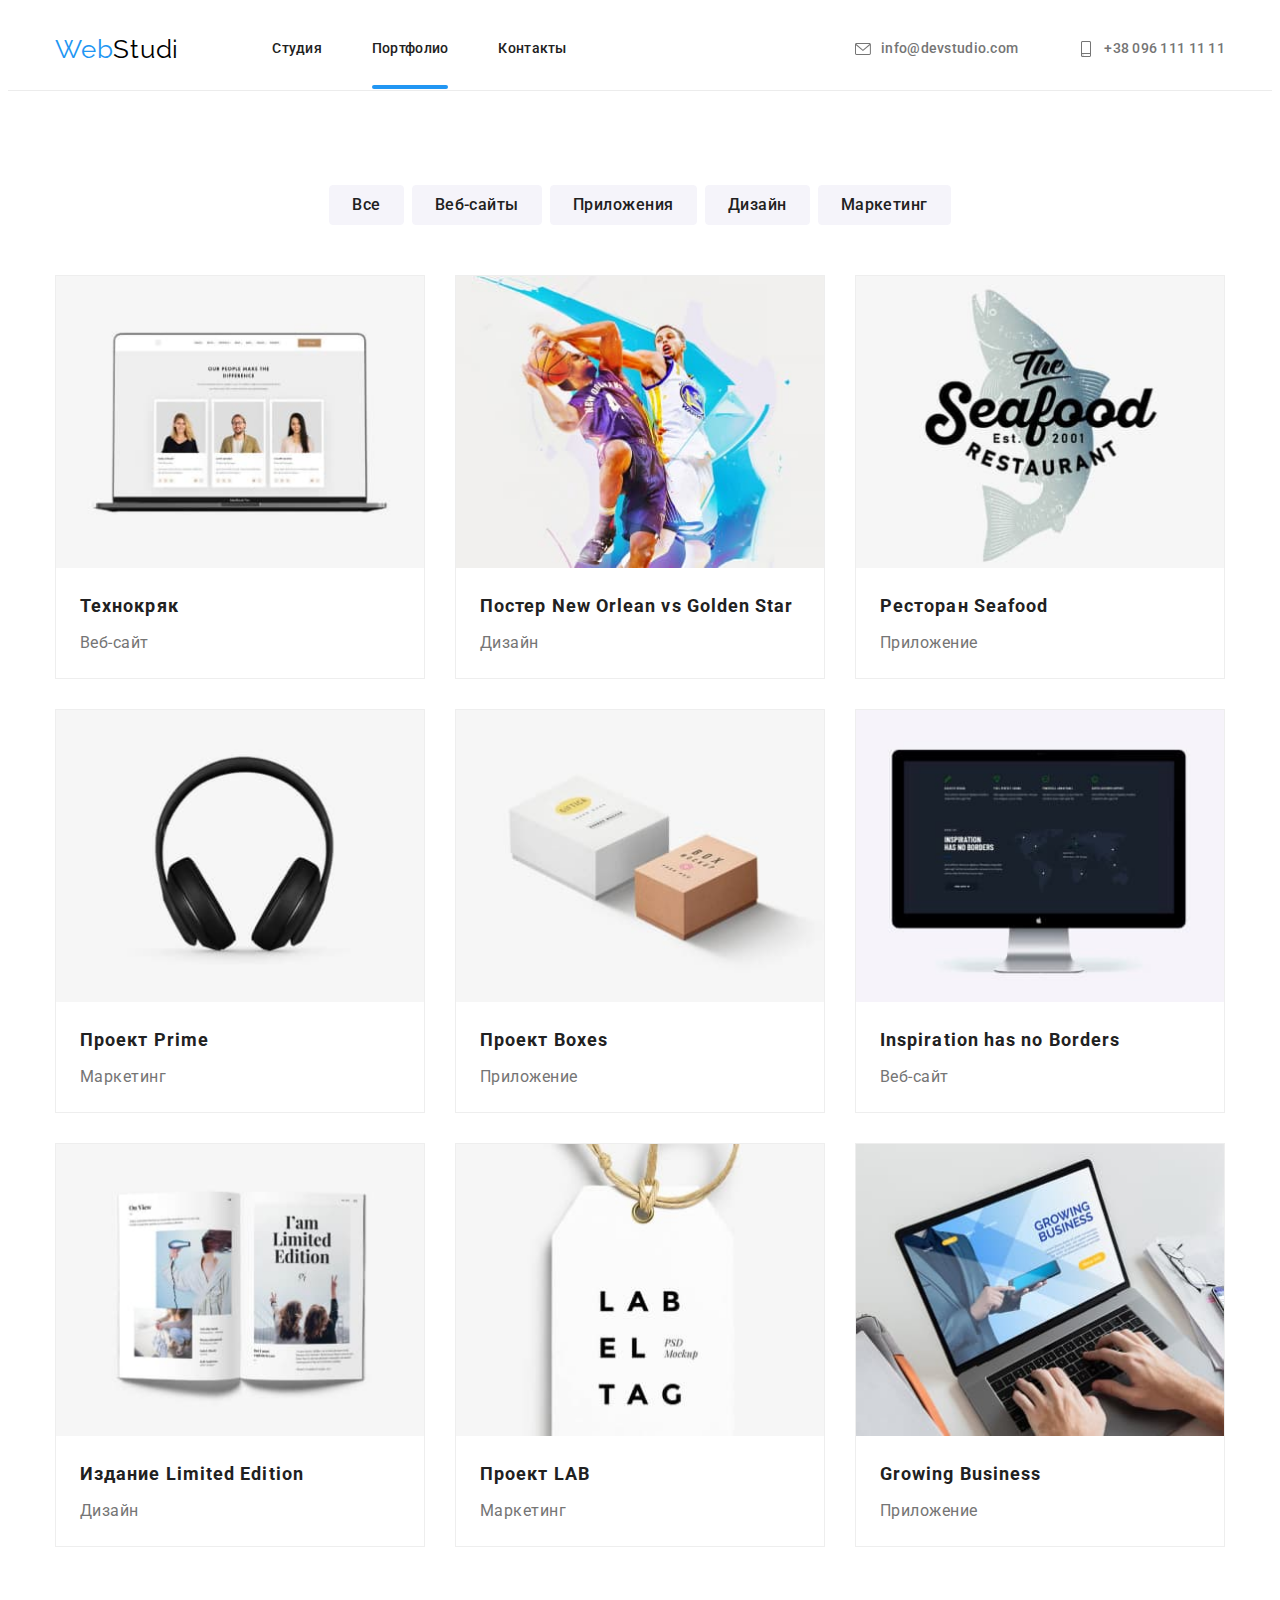
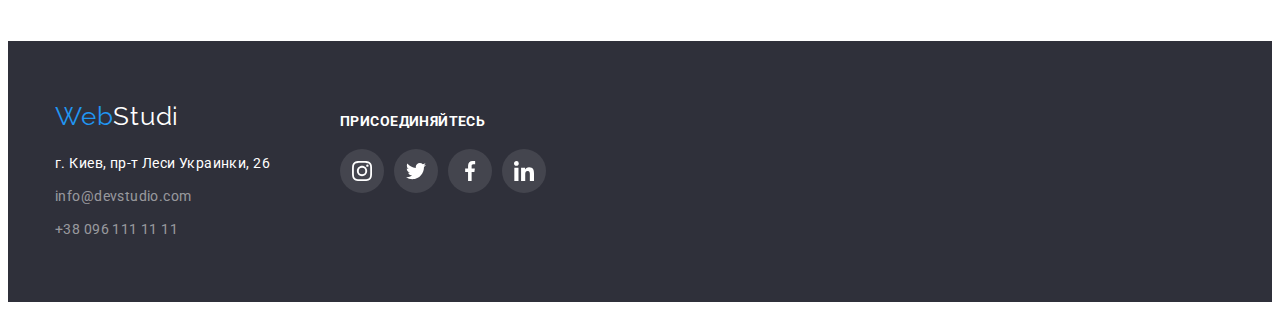
==== commit bc20623f: "Зробив current сторінки" ====
--- a/portfolio.html
+++ b/portfolio.html
@@ -36,7 +36,9 @@
           <li class="margin-on-header">
             <a class="link" href="./index.html">Студия</a></li>
           <li class="margin-on-header">
-            <a class="link" href="./portfolio.html">Портфолио</a>
+            <a class="link" href="./portfolio.html">
+              <span class="current">Портфолио</span>
+            </a>
           </li>
           <li>
             <a class="link" href="#">Контакты</a></li>
--- a/css/style.css
+++ b/css/style.css
@@ -182,15 +182,29 @@
     font-weight: 500;
     font-size: 14px;
     line-height: 1.14;
-    letter-spacing: 0.02em;
-}
-
-/* Лише навігація */
+    letter-spacing: 0.02em; 
+}
+    /* Лише навігація */
 .nav-list .link {
     color: var(--color-primary);  
-    padding: 8px 0;
-    
+    padding: 8px 0; 
+    /* display: block;
+    width: 80px;   */
 } 
+.nav-list .link {
+    position: relative;
+}
+.link .current::after {
+    content: "";
+    position: absolute;
+    display: block;
+    width: 100%;
+    height: 4px;
+    bottom: -25px;
+    left: 0px;
+    border-radius: 2px;
+    background-color: var(--color-background-accent);
+}
 
 /* Ховер, фокус */
 .nav-list .link:hover,
@@ -601,7 +615,7 @@
     padding: 63px 24px;
     background-color: var(--color-background-accent);
     opacity: 0.9;
-    transform: translateY(100%);
+    transform: translateY(101%);
     transition: transform 250ms;
 }
 .portfolio-list-link:hover .box-overlay,
